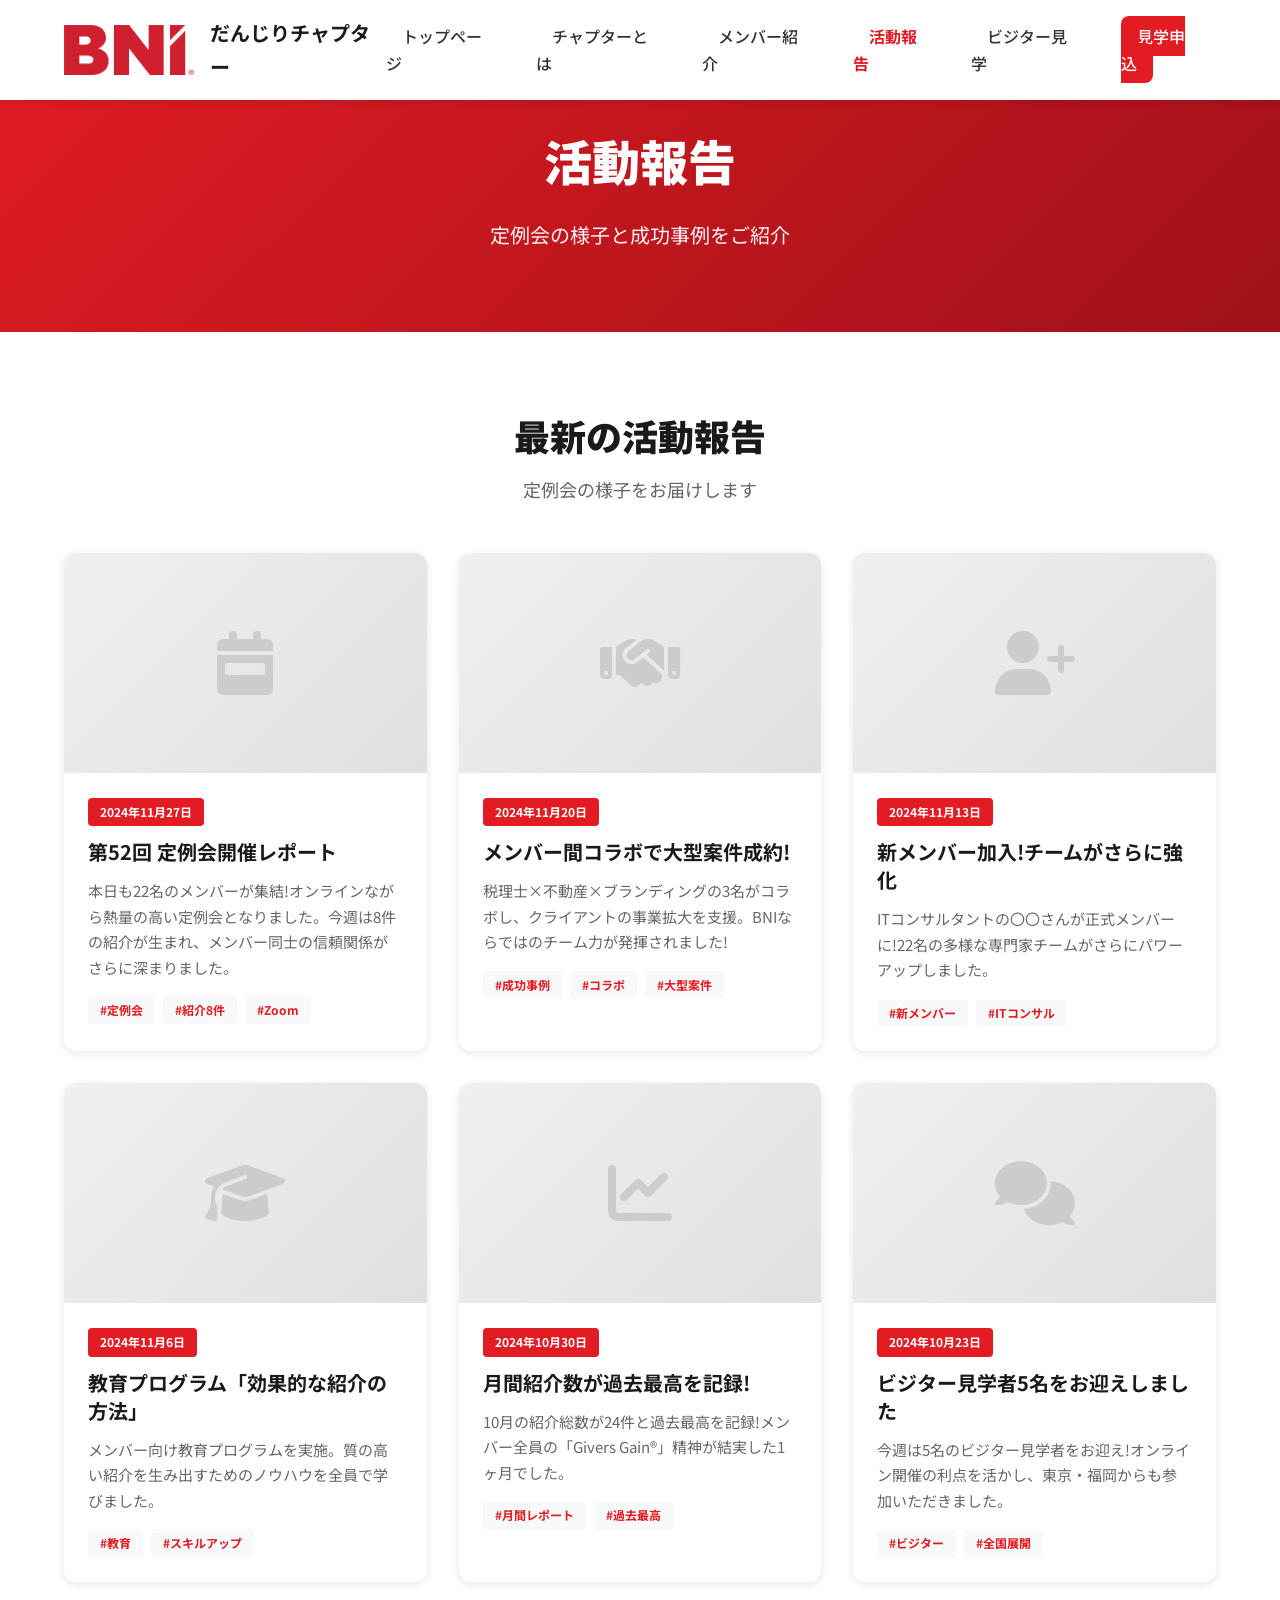
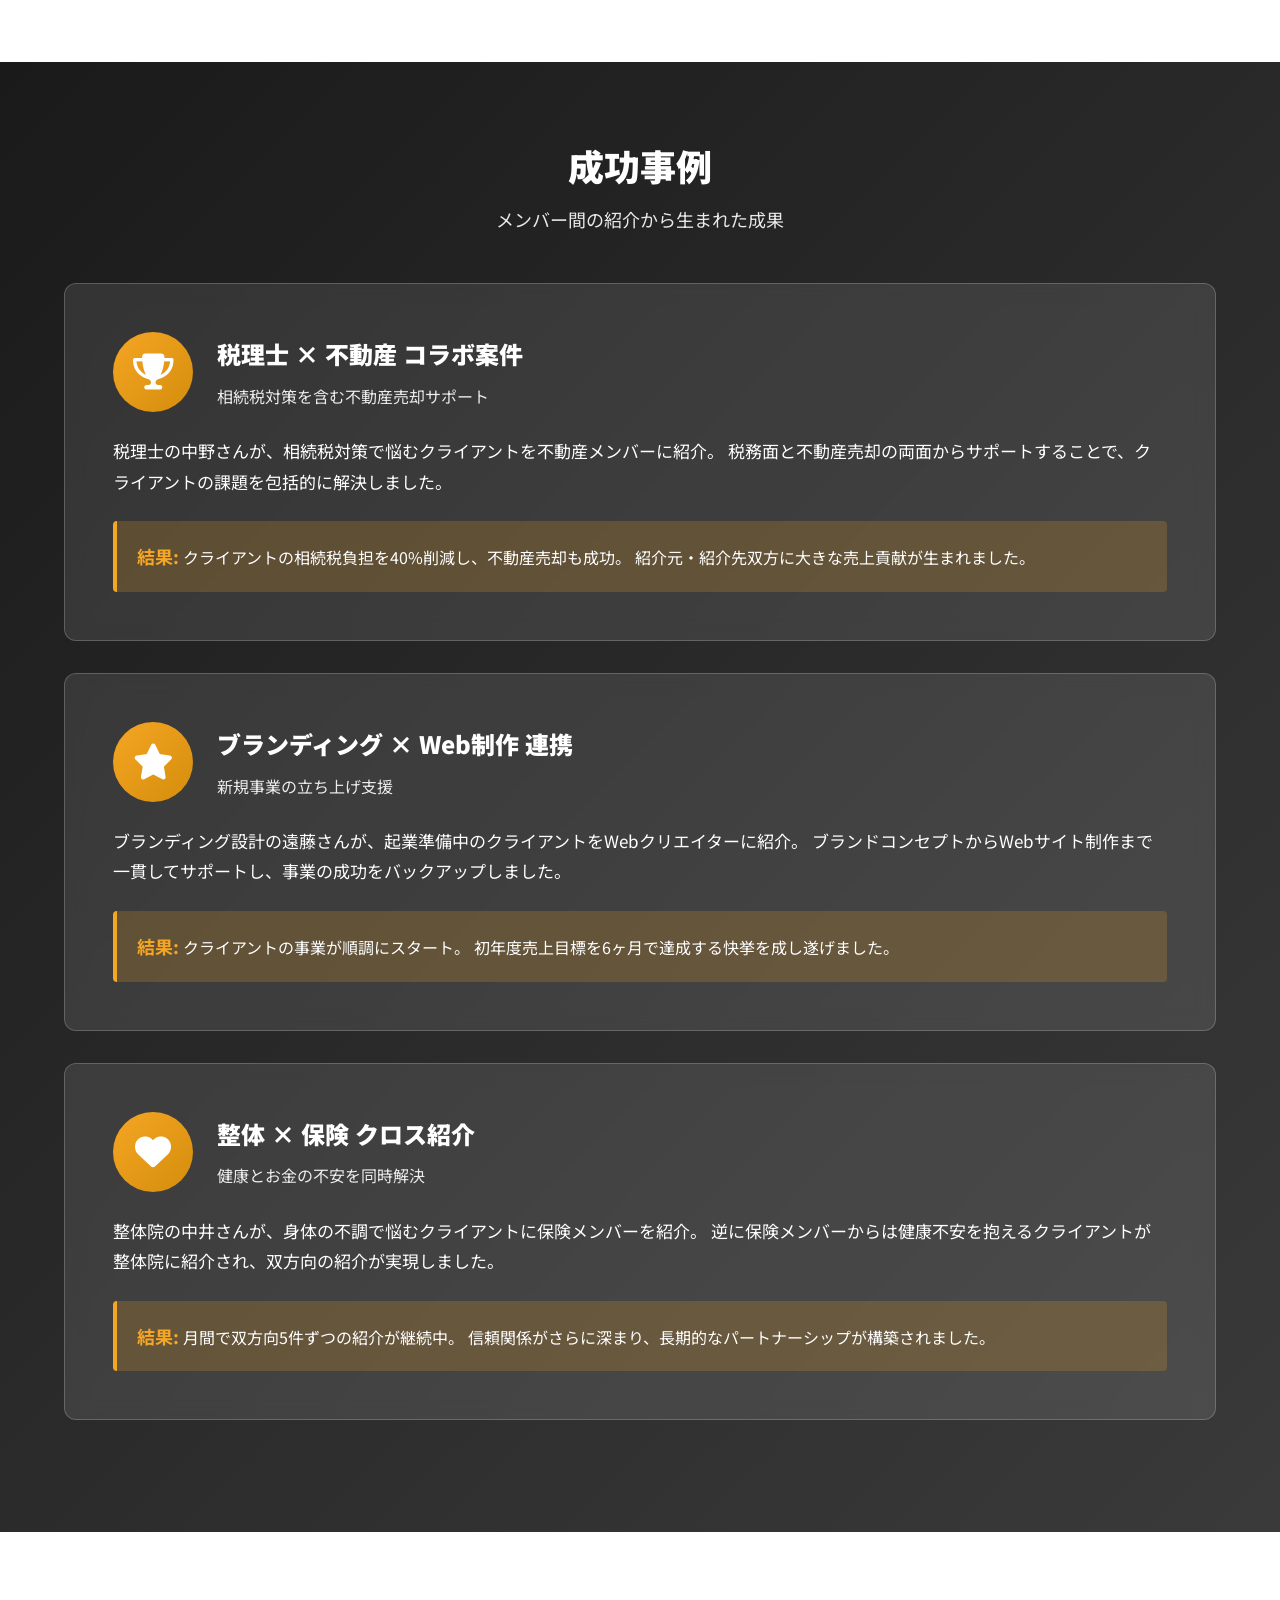
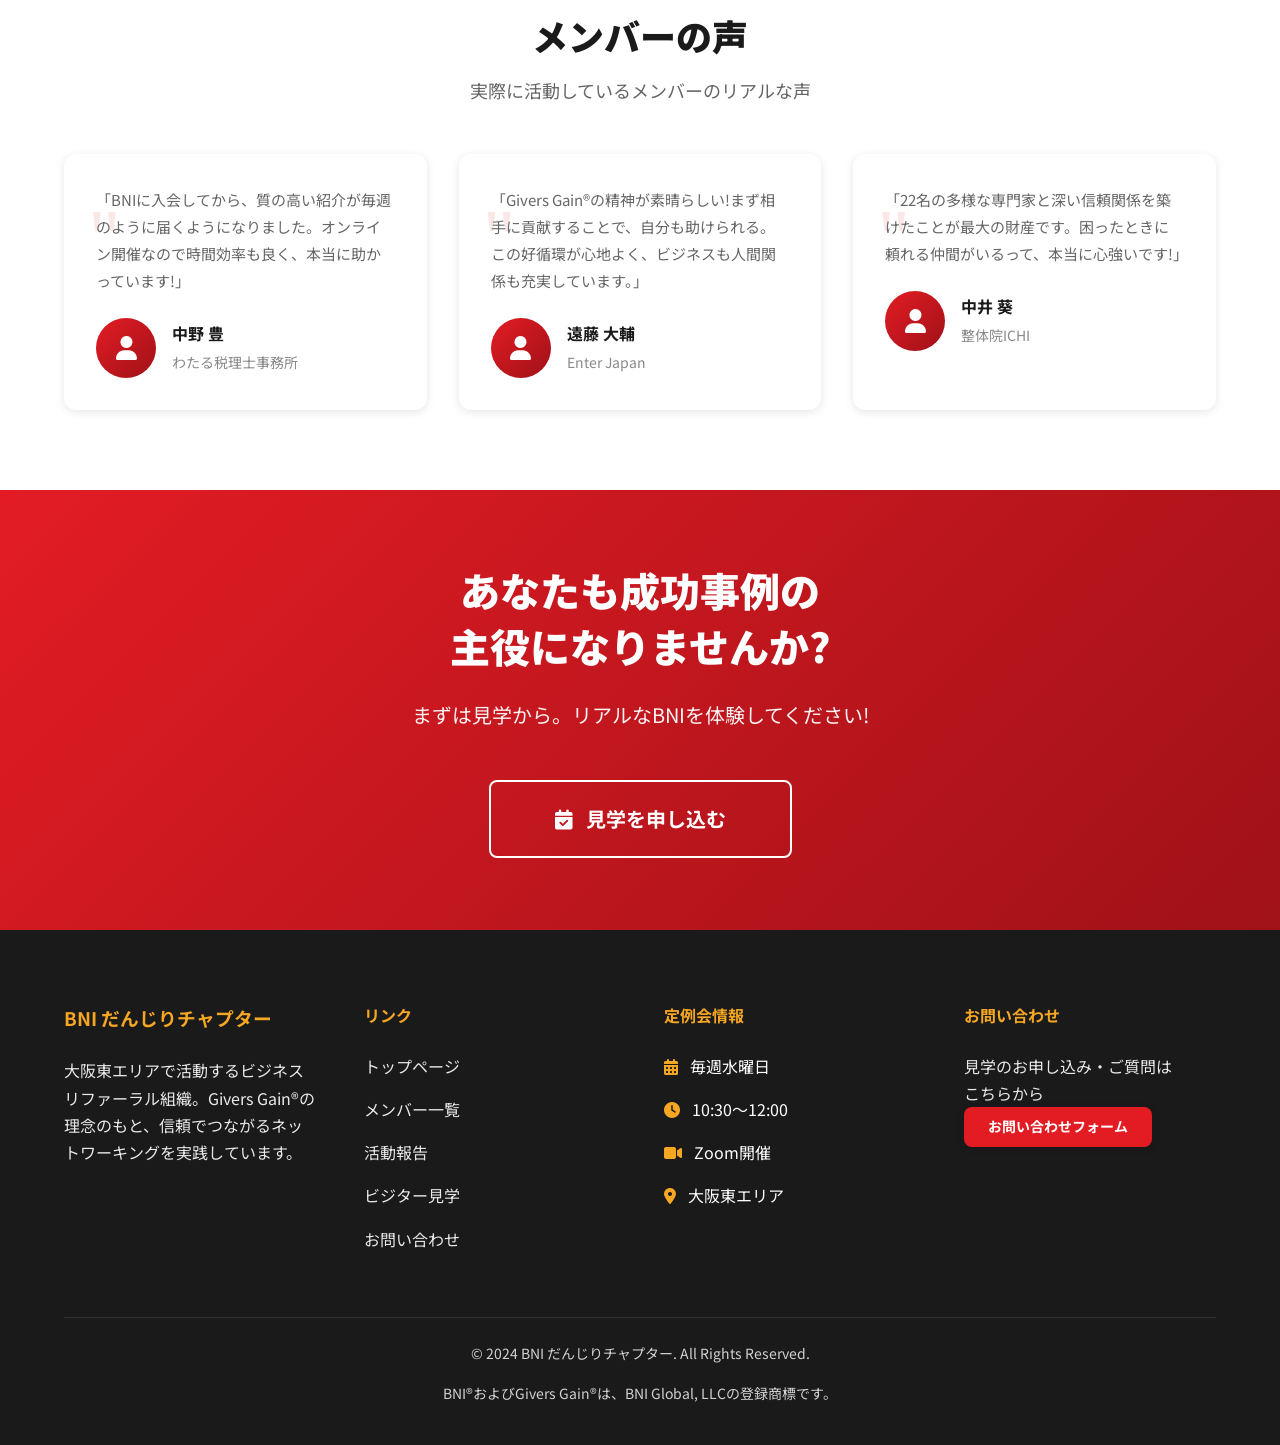
==== activity.html @ 2a305344 "Add files via upload" ====
<!DOCTYPE html>
<html lang="ja">
<head>
    <meta charset="UTF-8">
    <meta name="viewport" content="width=device-width, initial-scale=1.0">
    <meta name="description" content="BNI だんじりチャプターの活動報告。定例会の様子、成功事例、メンバーの声など、チャプターのリアルな活動をご紹介します。">
    <meta name="keywords" content="BNI,だんじり,活動報告,成功事例,メンバーの声,大阪,ビジネス交流会">
    
    <title>活動報告 | BNI だんじりチャプター</title>
    
    <link rel="preconnect" href="https://fonts.googleapis.com">
    <link rel="preconnect" href="https://fonts.gstatic.com" crossorigin>
    <link href="https://fonts.googleapis.com/css2?family=Noto+Sans+JP:wght@400;500;700;900&family=Roboto:wght@400;500;700;900&display=swap" rel="stylesheet">
    <link rel="stylesheet" href="https://cdnjs.cloudflare.com/ajax/libs/font-awesome/6.4.0/css/all.min.css">
    <link rel="stylesheet" href="css/styles.css">
    
    <style>
        .activity-hero {
            background: linear-gradient(135deg, var(--primary-color) 0%, #a01118 100%);
            padding: 120px 0 80px;
            text-align: center;
            color: #fff;
        }
        
        .activity-hero h1 {
            font-size: 48px;
            font-weight: 900;
            margin-bottom: 16px;
        }
        
        .activity-hero p {
            font-size: 20px;
            opacity: 0.95;
        }
        
        .activity-section {
            padding: 80px 0;
        }
        
        .activity-section.alt {
            background-color: var(--light-bg);
        }
        
        .activity-grid {
            display: grid;
            grid-template-columns: repeat(auto-fill, minmax(350px, 1fr));
            gap: 32px;
            margin-top: 48px;
        }
        
        .activity-card {
            background-color: #fff;
            border-radius: var(--radius-md);
            overflow: hidden;
            box-shadow: var(--shadow-sm);
            transition: var(--transition);
        }
        
        .activity-card:hover {
            transform: translateY(-8px);
            box-shadow: var(--shadow-lg);
        }
        
        .activity-image {
            width: 100%;
            height: 220px;
            background: linear-gradient(135deg, #f0f0f0, #e0e0e0);
            display: flex;
            align-items: center;
            justify-content: center;
            font-size: 64px;
            color: #ccc;
        }
        
        .activity-content {
            padding: 24px;
        }
        
        .activity-date {
            display: inline-block;
            background-color: var(--primary-color);
            color: #fff;
            padding: 4px 12px;
            border-radius: 4px;
            font-size: 12px;
            font-weight: 700;
            margin-bottom: 12px;
        }
        
        .activity-title {
            font-size: 20px;
            font-weight: 700;
            color: var(--secondary-color);
            margin-bottom: 12px;
            line-height: 1.4;
        }
        
        .activity-description {
            font-size: 15px;
            line-height: 1.7;
            color: #666;
            margin-bottom: 16px;
        }
        
        .activity-tags {
            display: flex;
            flex-wrap: wrap;
            gap: 8px;
        }
        
        .activity-tag {
            padding: 4px 12px;
            background-color: var(--light-bg);
            color: var(--primary-color);
            font-size: 12px;
            font-weight: 700;
            border-radius: 4px;
        }
        
        .success-stories {
            background: linear-gradient(135deg, var(--secondary-color), #3a3a3a);
            color: #fff;
            padding: 80px 0;
        }
        
        .success-card {
            background-color: rgba(255, 255, 255, 0.1);
            backdrop-filter: blur(10px);
            border: 1px solid rgba(255, 255, 255, 0.2);
            padding: 48px;
            border-radius: var(--radius-md);
            margin-bottom: 32px;
        }
        
        .success-header {
            display: flex;
            align-items: center;
            gap: 24px;
            margin-bottom: 24px;
        }
        
        .success-icon {
            width: 80px;
            height: 80px;
            background: linear-gradient(135deg, var(--accent-color), #d48d0c);
            border-radius: 50%;
            display: flex;
            align-items: center;
            justify-content: center;
            font-size: 36px;
            flex-shrink: 0;
        }
        
        .success-info h3 {
            font-size: 24px;
            font-weight: 900;
            margin-bottom: 8px;
        }
        
        .success-info p {
            font-size: 16px;
            opacity: 0.9;
        }
        
        .success-body {
            font-size: 17px;
            line-height: 1.8;
            margin-bottom: 24px;
        }
        
        .success-result {
            background-color: rgba(245, 166, 35, 0.2);
            padding: 20px;
            border-left: 4px solid var(--accent-color);
            border-radius: 4px;
        }
        
        .success-result strong {
            color: var(--accent-color);
            font-size: 18px;
        }
        
        .testimonials {
            padding: 80px 0;
        }
        
        .testimonial-grid {
            display: grid;
            grid-template-columns: repeat(auto-fill, minmax(300px, 1fr));
            gap: 32px;
            margin-top: 48px;
        }
        
        .testimonial-card {
            background-color: #fff;
            padding: 32px;
            border-radius: var(--radius-md);
            box-shadow: var(--shadow-sm);
            position: relative;
        }
        
        .testimonial-card::before {
            content: '"';
            position: absolute;
            top: 16px;
            left: 24px;
            font-size: 80px;
            color: var(--primary-color);
            opacity: 0.1;
            font-family: Georgia, serif;
        }
        
        .testimonial-content {
            font-size: 15px;
            line-height: 1.8;
            color: #666;
            margin-bottom: 24px;
            position: relative;
            z-index: 1;
        }
        
        .testimonial-author {
            display: flex;
            align-items: center;
            gap: 16px;
        }
        
        .testimonial-avatar {
            width: 60px;
            height: 60px;
            background: linear-gradient(135deg, var(--primary-color), #a01118);
            border-radius: 50%;
            display: flex;
            align-items: center;
            justify-content: center;
            color: #fff;
            font-size: 24px;
            flex-shrink: 0;
        }
        
        .testimonial-info h4 {
            font-size: 16px;
            font-weight: 700;
            color: var(--secondary-color);
            margin-bottom: 4px;
        }
        
        .testimonial-info p {
            font-size: 14px;
            color: #888;
        }
        
        @media (max-width: 768px) {
            .activity-hero h1 {
                font-size: 32px;
            }
            
            .activity-grid,
            .testimonial-grid {
                grid-template-columns: 1fr;
            }
        }
    </style>
</head>
<body>
    <!-- ヘッダー -->
    <header class="header">
        <nav class="nav container">
            <div class="nav-logo">
                <img src="images/bni-logo.png" alt="BNI Logo" class="logo-img">
                <span class="chapter-name">だんじりチャプター</span>
            </div>
            <button class="nav-toggle" id="navToggle" aria-label="メニュー">
                <span></span>
                <span></span>
                <span></span>
            </button>
            <ul class="nav-menu" id="navMenu">
                <li><a href="index.html" class="nav-link">トップページ</a></li>
                <li><a href="index.html#about" class="nav-link">チャプターとは</a></li>
                <li><a href="members.html" class="nav-link">メンバー紹介</a></li>
                <li><a href="activity.html" class="nav-link">活動報告</a></li>
                <li><a href="visitor.html" class="nav-link">ビジター見学</a></li>
                <li><a href="contact.html" class="nav-link btn-primary-nav">見学申込</a></li>
            </ul>
        </nav>
    </header>

    <!-- ヒーロー -->
    <section class="activity-hero">
        <div class="container">
            <h1>活動報告</h1>
            <p>定例会の様子と成功事例をご紹介</p>
        </div>
    </section>

    <!-- 最新の活動報告 -->
    <section class="activity-section">
        <div class="container">
            <h2 class="section-title center">最新の活動報告</h2>
            <p class="section-subtitle center">定例会の様子をお届けします</p>
            
            <div class="activity-grid">
                <div class="activity-card">
                    <div class="activity-image">
                        <i class="fas fa-calendar-week"></i>
                    </div>
                    <div class="activity-content">
                        <span class="activity-date">2024年11月27日</span>
                        <h3 class="activity-title">第52回 定例会開催レポート</h3>
                        <p class="activity-description">
                            本日も22名のメンバーが集結!オンラインながら熱量の高い定例会となりました。今週は8件の紹介が生まれ、メンバー同士の信頼関係がさらに深まりました。
                        </p>
                        <div class="activity-tags">
                            <span class="activity-tag">#定例会</span>
                            <span class="activity-tag">#紹介8件</span>
                            <span class="activity-tag">#Zoom</span>
                        </div>
                    </div>
                </div>

                <div class="activity-card">
                    <div class="activity-image">
                        <i class="fas fa-handshake"></i>
                    </div>
                    <div class="activity-content">
                        <span class="activity-date">2024年11月20日</span>
                        <h3 class="activity-title">メンバー間コラボで大型案件成約!</h3>
                        <p class="activity-description">
                            税理士×不動産×ブランディングの3名がコラボし、クライアントの事業拡大を支援。BNIならではのチーム力が発揮されました!
                        </p>
                        <div class="activity-tags">
                            <span class="activity-tag">#成功事例</span>
                            <span class="activity-tag">#コラボ</span>
                            <span class="activity-tag">#大型案件</span>
                        </div>
                    </div>
                </div>

                <div class="activity-card">
                    <div class="activity-image">
                        <i class="fas fa-user-plus"></i>
                    </div>
                    <div class="activity-content">
                        <span class="activity-date">2024年11月13日</span>
                        <h3 class="activity-title">新メンバー加入!チームがさらに強化</h3>
                        <p class="activity-description">
                            ITコンサルタントの〇〇さんが正式メンバーに!22名の多様な専門家チームがさらにパワーアップしました。
                        </p>
                        <div class="activity-tags">
                            <span class="activity-tag">#新メンバー</span>
                            <span class="activity-tag">#ITコンサル</span>
                        </div>
                    </div>
                </div>

                <div class="activity-card">
                    <div class="activity-image">
                        <i class="fas fa-graduation-cap"></i>
                    </div>
                    <div class="activity-content">
                        <span class="activity-date">2024年11月6日</span>
                        <h3 class="activity-title">教育プログラム「効果的な紹介の方法」</h3>
                        <p class="activity-description">
                            メンバー向け教育プログラムを実施。質の高い紹介を生み出すためのノウハウを全員で学びました。
                        </p>
                        <div class="activity-tags">
                            <span class="activity-tag">#教育</span>
                            <span class="activity-tag">#スキルアップ</span>
                        </div>
                    </div>
                </div>

                <div class="activity-card">
                    <div class="activity-image">
                        <i class="fas fa-chart-line"></i>
                    </div>
                    <div class="activity-content">
                        <span class="activity-date">2024年10月30日</span>
                        <h3 class="activity-title">月間紹介数が過去最高を記録!</h3>
                        <p class="activity-description">
                            10月の紹介総数が24件と過去最高を記録!メンバー全員の「Givers Gain®」精神が結実した1ヶ月でした。
                        </p>
                        <div class="activity-tags">
                            <span class="activity-tag">#月間レポート</span>
                            <span class="activity-tag">#過去最高</span>
                        </div>
                    </div>
                </div>

                <div class="activity-card">
                    <div class="activity-image">
                        <i class="fas fa-comments"></i>
                    </div>
                    <div class="activity-content">
                        <span class="activity-date">2024年10月23日</span>
                        <h3 class="activity-title">ビジター見学者5名をお迎えしました</h3>
                        <p class="activity-description">
                            今週は5名のビジター見学者をお迎え!オンライン開催の利点を活かし、東京・福岡からも参加いただきました。
                        </p>
                        <div class="activity-tags">
                            <span class="activity-tag">#ビジター</span>
                            <span class="activity-tag">#全国展開</span>
                        </div>
                    </div>
                </div>
            </div>
        </div>
    </section>

    <!-- 成功事例 -->
    <section class="success-stories">
        <div class="container">
            <h2 class="section-title center white">成功事例</h2>
            <p class="section-subtitle center white">メンバー間の紹介から生まれた成果</p>
            
            <div style="margin-top: 48px;">
                <div class="success-card">
                    <div class="success-header">
                        <div class="success-icon">
                            <i class="fas fa-trophy"></i>
                        </div>
                        <div class="success-info">
                            <h3>税理士 × 不動産 コラボ案件</h3>
                            <p>相続税対策を含む不動産売却サポート</p>
                        </div>
                    </div>
                    <div class="success-body">
                        <p>
                            税理士の中野さんが、相続税対策で悩むクライアントを不動産メンバーに紹介。
                            税務面と不動産売却の両面からサポートすることで、クライアントの課題を包括的に解決しました。
                        </p>
                    </div>
                    <div class="success-result">
                        <strong>結果:</strong> クライアントの相続税負担を40%削減し、不動産売却も成功。
                        紹介元・紹介先双方に大きな売上貢献が生まれました。
                    </div>
                </div>

                <div class="success-card">
                    <div class="success-header">
                        <div class="success-icon">
                            <i class="fas fa-star"></i>
                        </div>
                        <div class="success-info">
                            <h3>ブランディング × Web制作 連携</h3>
                            <p>新規事業の立ち上げ支援</p>
                        </div>
                    </div>
                    <div class="success-body">
                        <p>
                            ブランディング設計の遠藤さんが、起業準備中のクライアントをWebクリエイターに紹介。
                            ブランドコンセプトからWebサイト制作まで一貫してサポートし、事業の成功をバックアップしました。
                        </p>
                    </div>
                    <div class="success-result">
                        <strong>結果:</strong> クライアントの事業が順調にスタート。
                        初年度売上目標を6ヶ月で達成する快挙を成し遂げました。
                    </div>
                </div>

                <div class="success-card">
                    <div class="success-header">
                        <div class="success-icon">
                            <i class="fas fa-heart"></i>
                        </div>
                        <div class="success-info">
                            <h3>整体 × 保険 クロス紹介</h3>
                            <p>健康とお金の不安を同時解決</p>
                        </div>
                    </div>
                    <div class="success-body">
                        <p>
                            整体院の中井さんが、身体の不調で悩むクライアントに保険メンバーを紹介。
                            逆に保険メンバーからは健康不安を抱えるクライアントが整体院に紹介され、双方向の紹介が実現しました。
                        </p>
                    </div>
                    <div class="success-result">
                        <strong>結果:</strong> 月間で双方向5件ずつの紹介が継続中。
                        信頼関係がさらに深まり、長期的なパートナーシップが構築されました。
                    </div>
                </div>
            </div>
        </div>
    </section>

    <!-- メンバーの声 -->
    <section class="testimonials">
        <div class="container">
            <h2 class="section-title center">メンバーの声</h2>
            <p class="section-subtitle center">実際に活動しているメンバーのリアルな声</p>
            
            <div class="testimonial-grid">
                <div class="testimonial-card">
                    <p class="testimonial-content">
                        「BNIに入会してから、質の高い紹介が毎週のように届くようになりました。オンライン開催なので時間効率も良く、本当に助かっています!」
                    </p>
                    <div class="testimonial-author">
                        <div class="testimonial-avatar">
                            <i class="fas fa-user"></i>
                        </div>
                        <div class="testimonial-info">
                            <h4>中野 豊</h4>
                            <p>わたる税理士事務所</p>
                        </div>
                    </div>
                </div>

                <div class="testimonial-card">
                    <p class="testimonial-content">
                        「Givers Gain®の精神が素晴らしい!まず相手に貢献することで、自分も助けられる。この好循環が心地よく、ビジネスも人間関係も充実しています。」
                    </p>
                    <div class="testimonial-author">
                        <div class="testimonial-avatar">
                            <i class="fas fa-user"></i>
                        </div>
                        <div class="testimonial-info">
                            <h4>遠藤 大輔</h4>
                            <p>Enter Japan</p>
                        </div>
                    </div>
                </div>

                <div class="testimonial-card">
                    <p class="testimonial-content">
                        「22名の多様な専門家と深い信頼関係を築けたことが最大の財産です。困ったときに頼れる仲間がいるって、本当に心強いです!」
                    </p>
                    <div class="testimonial-author">
                        <div class="testimonial-avatar">
                            <i class="fas fa-user"></i>
                        </div>
                        <div class="testimonial-info">
                            <h4>中井 葵</h4>
                            <p>整体院ICHI</p>
                        </div>
                    </div>
                </div>
            </div>
        </div>
    </section>

    <!-- CTA -->
    <section class="final-cta">
        <div class="container">
            <div class="final-cta-content">
                <h2>あなたも成功事例の<br>主役になりませんか?</h2>
                <p>まずは見学から。リアルなBNIを体験してください!</p>
                <a href="contact.html" class="btn btn-secondary btn-xlarge">
                    <i class="fas fa-calendar-check"></i> 見学を申し込む
                </a>
            </div>
        </div>
    </section>

    <!-- フッター -->
    <footer class="footer">
        <div class="container">
            <div class="footer-grid">
                <div class="footer-section">
                    <h3>BNI だんじりチャプター</h3>
                    <p>大阪東エリアで活動するビジネスリファーラル組織。Givers Gain®の理念のもと、信頼でつながるネットワーキングを実践しています。</p>
                </div>
                <div class="footer-section">
                    <h4>リンク</h4>
                    <ul class="footer-links">
                        <li><a href="index.html">トップページ</a></li>
                        <li><a href="members.html">メンバー一覧</a></li>
                        <li><a href="activity.html">活動報告</a></li>
                        <li><a href="visitor.html">ビジター見学</a></li>
                        <li><a href="contact.html">お問い合わせ</a></li>
                    </ul>
                </div>
                <div class="footer-section">
                    <h4>定例会情報</h4>
                    <ul class="footer-info">
                        <li><i class="fas fa-calendar-alt"></i> 毎週水曜日</li>
                        <li><i class="fas fa-clock"></i> 10:30〜12:00</li>
                        <li><i class="fas fa-video"></i> Zoom開催</li>
                        <li><i class="fas fa-map-marker-alt"></i> 大阪東エリア</li>
                    </ul>
                </div>
                <div class="footer-section">
                    <h4>お問い合わせ</h4>
                    <p>見学のお申し込み・ご質問は<br>こちらから</p>
                    <a href="contact.html" class="btn btn-primary btn-small">お問い合わせフォーム</a>
                </div>
            </div>
            <div class="footer-bottom">
                <p>&copy; 2024 BNI だんじりチャプター. All Rights Reserved.</p>
                <p class="footer-disclaimer">BNI®およびGivers Gain®は、BNI Global, LLCの登録商標です。</p>
            </div>
        </div>
    </footer>

    <script src="js/main.js"></script>
</body>
</html>
---- css/styles.css ----
/* ========================================
   リセット & 基本設定
   ======================================== */
* {
    margin: 0;
    padding: 0;
    box-sizing: border-box;
}

:root {
    /* カラーパレット */
    --primary-color: #E31C24;
    --secondary-color: #1A1A1A;
    --accent-color: #F5A623;
    --text-color: #333333;
    --bg-color: #FFFFFF;
    --light-bg: #F8F9FA;
    --border-color: #E0E0E0;
    
    /* フォント */
    --font-ja: 'Noto Sans JP', sans-serif;
    --font-en: 'Roboto', sans-serif;
    
    /* スペーシング */
    --spacing-xs: 8px;
    --spacing-sm: 16px;
    --spacing-md: 24px;
    --spacing-lg: 48px;
    --spacing-xl: 72px;
    
    /* ボーダー半径 */
    --radius-sm: 8px;
    --radius-md: 12px;
    --radius-lg: 16px;
    
    /* シャドウ */
    --shadow-sm: 0 2px 8px rgba(0, 0, 0, 0.1);
    --shadow-md: 0 4px 16px rgba(0, 0, 0, 0.12);
    --shadow-lg: 0 8px 32px rgba(0, 0, 0, 0.15);
    
    /* トランジション */
    --transition: all 0.3s ease;
}

html {
    scroll-behavior: smooth;
}

body {
    font-family: var(--font-ja);
    color: var(--text-color);
    background-color: var(--bg-color);
    line-height: 1.7;
    font-size: 16px;
}

.container {
    max-width: 1200px;
    margin: 0 auto;
    padding: 0 var(--spacing-md);
}

img {
    max-width: 100%;
    height: auto;
    display: block;
}

a {
    color: var(--primary-color);
    text-decoration: none;
    transition: var(--transition);
}

a:hover {
    opacity: 0.8;
}

/* ========================================
   ボタン
   ======================================== */
.btn {
    display: inline-block;
    padding: 12px 32px;
    border-radius: var(--radius-sm);
    font-weight: 700;
    text-align: center;
    cursor: pointer;
    transition: var(--transition);
    border: none;
    font-family: var(--font-ja);
    font-size: 16px;
}

.btn-primary {
    background-color: var(--primary-color);
    color: #fff;
    box-shadow: var(--shadow-sm);
}

.btn-primary:hover {
    background-color: #c41118;
    transform: translateY(-2px);
    box-shadow: var(--shadow-md);
}

.btn-secondary {
    background-color: transparent;
    color: #fff;
    border: 2px solid #fff;
}

.btn-secondary:hover {
    background-color: #fff;
    color: var(--primary-color);
}

.btn-large {
    padding: 16px 48px;
    font-size: 18px;
}

.btn-xlarge {
    padding: 20px 64px;
    font-size: 20px;
}

.btn-small {
    padding: 8px 24px;
    font-size: 14px;
}

.btn-block {
    display: block;
    width: 100%;
}

.btn i {
    margin-right: 8px;
}

/* ========================================
   セクションタイトル
   ======================================== */
.section-title {
    font-size: 36px;
    font-weight: 900;
    margin-bottom: var(--spacing-sm);
    color: var(--secondary-color);
    line-height: 1.3;
}

.section-title.center {
    text-align: center;
}

.section-title.white {
    color: #fff;
}

.section-subtitle {
    font-size: 18px;
    color: #666;
    margin-bottom: var(--spacing-lg);
}

.section-subtitle.center {
    text-align: center;
}

.section-subtitle.white {
    color: rgba(255, 255, 255, 0.9);
}

/* ========================================
   ヘッダー
   ======================================== */
.header {
    position: fixed;
    top: 0;
    left: 0;
    width: 100%;
    background-color: #fff;
    box-shadow: var(--shadow-sm);
    z-index: 1000;
}

.nav {
    display: flex;
    justify-content: space-between;
    align-items: center;
    padding: var(--spacing-sm) var(--spacing-md);
}

.nav-logo {
    display: flex;
    align-items: center;
    gap: var(--spacing-sm);
}

.logo-img {
    height: 50px;
    width: auto;
}

.chapter-name {
    font-size: 20px;
    font-weight: 700;
    color: var(--secondary-color);
}

.nav-menu {
    display: flex;
    list-style: none;
    gap: var(--spacing-md);
    align-items: center;
}

.nav-link {
    color: var(--text-color);
    font-weight: 500;
    padding: 8px 16px;
    border-radius: var(--radius-sm);
    transition: var(--transition);
}

.nav-link:hover {
    background-color: var(--light-bg);
    color: var(--primary-color);
}

.btn-primary-nav {
    background-color: var(--primary-color);
    color: #fff !important;
}

.btn-primary-nav:hover {
    background-color: #c41118;
}

.nav-toggle {
    display: none;
    flex-direction: column;
    gap: 5px;
    background: none;
    border: none;
    cursor: pointer;
}

.nav-toggle span {
    width: 25px;
    height: 3px;
    background-color: var(--secondary-color);
    transition: var(--transition);
}

/* ========================================
   ヒーローセクション
   ======================================== */
.hero {
    position: relative;
    min-height: 700px;
    display: flex;
    align-items: center;
    justify-content: center;
    background: linear-gradient(135deg, var(--primary-color) 0%, #a01118 100%);
    margin-top: 80px;
    overflow: hidden;
}

.hero::before {
    content: '';
    position: absolute;
    top: 0;
    left: 0;
    right: 0;
    bottom: 0;
    background: url('data:image/svg+xml,<svg xmlns="http://www.w3.org/2000/svg" viewBox="0 0 1200 600"><path fill="rgba(255,255,255,0.05)" d="M0,300 Q300,200 600,300 T1200,300 L1200,600 L0,600 Z"/></svg>');
    background-size: cover;
    opacity: 0.5;
}

.hero-overlay {
    position: absolute;
    top: 0;
    left: 0;
    right: 0;
    bottom: 0;
    background: rgba(0, 0, 0, 0.2);
}

.hero-content {
    position: relative;
    z-index: 10;
    text-align: center;
    color: #fff;
    padding: var(--spacing-xl) var(--spacing-md);
}

.hero-title {
    font-size: 48px;
    font-weight: 900;
    margin-bottom: var(--spacing-md);
    line-height: 1.3;
    text-shadow: 0 4px 12px rgba(0, 0, 0, 0.3);
}

.hero-title .highlight {
    color: var(--accent-color);
}

.hero-subtitle {
    font-size: 20px;
    margin-bottom: var(--spacing-lg);
    opacity: 0.95;
}

.hero-stats {
    display: flex;
    justify-content: center;
    gap: var(--spacing-lg);
    margin-bottom: var(--spacing-lg);
    flex-wrap: wrap;
}

.stat-item {
    background-color: rgba(255, 255, 255, 0.15);
    padding: var(--spacing-md);
    border-radius: var(--radius-md);
    backdrop-filter: blur(10px);
    min-width: 180px;
}

.stat-number {
    font-size: 40px;
    font-weight: 900;
    margin-bottom: 8px;
}

.stat-number span {
    font-size: 20px;
    font-weight: 500;
}

.stat-label {
    font-size: 14px;
    opacity: 0.9;
}

.hero-cta {
    display: flex;
    justify-content: center;
    gap: var(--spacing-md);
    flex-wrap: wrap;
}

/* ========================================
   BNI実績
   ======================================== */
.bni-stats {
    padding: var(--spacing-xl) 0;
    background-color: var(--light-bg);
}

.stats-grid {
    display: grid;
    grid-template-columns: repeat(auto-fit, minmax(250px, 1fr));
    gap: var(--spacing-md);
    margin-top: var(--spacing-lg);
}

.stats-card {
    background-color: #fff;
    padding: var(--spacing-lg);
    border-radius: var(--radius-md);
    text-align: center;
    box-shadow: var(--shadow-sm);
    transition: var(--transition);
}

.stats-card:hover {
    transform: translateY(-8px);
    box-shadow: var(--shadow-lg);
}

.stats-card i {
    font-size: 48px;
    color: var(--primary-color);
    margin-bottom: var(--spacing-sm);
}

.stats-number {
    font-size: 48px;
    font-weight: 900;
    color: var(--secondary-color);
    margin-bottom: 8px;
}

.stats-number span {
    font-size: 24px;
    font-weight: 500;
}

.stats-label {
    font-size: 16px;
    color: #666;
}

/* ========================================
   だんじりチャプターとは
   ======================================== */
.about {
    padding: var(--spacing-xl) 0;
}

.about-grid {
    display: grid;
    grid-template-columns: 1fr 1fr;
    gap: var(--spacing-xl);
    align-items: center;
}

.about-description {
    font-size: 18px;
    line-height: 1.8;
    margin-bottom: var(--spacing-md);
}

.about-features {
    margin-top: var(--spacing-lg);
}

.feature-item {
    display: flex;
    gap: var(--spacing-sm);
    margin-bottom: var(--spacing-md);
    padding: var(--spacing-sm);
    border-radius: var(--radius-sm);
    transition: var(--transition);
}

.feature-item:hover {
    background-color: var(--light-bg);
}

.feature-item i {
    font-size: 24px;
    color: var(--primary-color);
    flex-shrink: 0;
}

.feature-item h3 {
    font-size: 18px;
    font-weight: 700;
    margin-bottom: 4px;
}

.feature-item p {
    font-size: 14px;
    color: #666;
}

.chapter-info-card {
    background: linear-gradient(135deg, var(--primary-color), #a01118);
    color: #fff;
    padding: var(--spacing-lg);
    border-radius: var(--radius-md);
    box-shadow: var(--shadow-lg);
}

.chapter-info-card h3 {
    font-size: 22px;
    margin-bottom: var(--spacing-md);
    display: flex;
    align-items: center;
    gap: 8px;
}

.info-list {
    list-style: none;
    margin-bottom: var(--spacing-lg);
}

.info-list li {
    padding: var(--spacing-sm);
    margin-bottom: var(--spacing-sm);
    background-color: rgba(255, 255, 255, 0.1);
    border-radius: var(--radius-sm);
    display: flex;
    align-items: center;
    gap: var(--spacing-sm);
}

.info-list i {
    font-size: 18px;
}

/* ========================================
   得られる価値
   ======================================== */
.value {
    padding: var(--spacing-xl) 0;
    background-color: var(--light-bg);
}

.value-grid {
    display: grid;
    grid-template-columns: repeat(auto-fit, minmax(280px, 1fr));
    gap: var(--spacing-md);
    margin-top: var(--spacing-lg);
}

.value-card {
    background-color: #fff;
    padding: var(--spacing-lg);
    border-radius: var(--radius-md);
    box-shadow: var(--shadow-sm);
    transition: var(--transition);
    text-align: center;
}

.value-card:hover {
    transform: translateY(-8px);
    box-shadow: var(--shadow-lg);
    border: 2px solid var(--primary-color);
}

.value-icon {
    width: 80px;
    height: 80px;
    background: linear-gradient(135deg, var(--primary-color), #a01118);
    border-radius: 50%;
    display: flex;
    align-items: center;
    justify-content: center;
    margin: 0 auto var(--spacing-md);
}

.value-icon i {
    font-size: 36px;
    color: #fff;
}

.value-card h3 {
    font-size: 20px;
    font-weight: 700;
    margin-bottom: var(--spacing-sm);
    color: var(--secondary-color);
}

.value-card p {
    font-size: 15px;
    color: #666;
    line-height: 1.7;
}

/* ========================================
   オンライン参加の価値
   ======================================== */
.online-value {
    padding: var(--spacing-xl) 0;
    background: linear-gradient(135deg, var(--secondary-color), #3a3a3a);
    color: #fff;
}

.online-grid {
    display: grid;
    grid-template-columns: repeat(auto-fit, minmax(300px, 1fr));
    gap: var(--spacing-md);
    margin-top: var(--spacing-lg);
}

.online-card {
    background-color: rgba(255, 255, 255, 0.1);
    padding: var(--spacing-lg);
    border-radius: var(--radius-md);
    backdrop-filter: blur(10px);
    border: 1px solid rgba(255, 255, 255, 0.2);
    transition: var(--transition);
}

.online-card:hover {
    background-color: rgba(255, 255, 255, 0.15);
    transform: translateY(-8px);
}

.online-card i {
    font-size: 48px;
    color: var(--accent-color);
    margin-bottom: var(--spacing-sm);
}

.online-card h3 {
    font-size: 20px;
    font-weight: 700;
    margin-bottom: var(--spacing-sm);
}

.online-card p {
    font-size: 15px;
    opacity: 0.9;
    line-height: 1.7;
}

/* ========================================
   Givers Gain
   ======================================== */
.givers-gain {
    padding: var(--spacing-xl) 0;
}

.givers-content {
    display: grid;
    grid-template-columns: 1.5fr 1fr;
    gap: var(--spacing-xl);
    align-items: center;
}

.givers-subtitle {
    font-size: 28px;
    color: var(--primary-color);
    margin-bottom: var(--spacing-md);
    font-weight: 700;
}

.givers-description {
    font-size: 18px;
    line-height: 1.8;
    margin-bottom: var(--spacing-md);
}

.givers-quote {
    background-color: var(--light-bg);
    padding: var(--spacing-lg);
    border-left: 4px solid var(--primary-color);
    border-radius: var(--radius-sm);
    margin-top: var(--spacing-lg);
    position: relative;
}

.givers-quote i {
    font-size: 32px;
    color: var(--primary-color);
    opacity: 0.3;
    position: absolute;
    top: 16px;
    left: 16px;
}

.givers-quote p {
    font-size: 20px;
    font-style: italic;
    margin-bottom: var(--spacing-sm);
    padding-left: 48px;
}

.givers-quote cite {
    font-size: 16px;
    color: #666;
    font-style: normal;
    padding-left: 48px;
}

.givers-visual {
    display: flex;
    align-items: center;
    justify-content: center;
}

.givers-circle {
    display: grid;
    grid-template-columns: 1fr auto 1fr;
    grid-template-rows: auto auto;
    gap: var(--spacing-sm);
    align-items: center;
    justify-items: center;
}

.circle-item {
    width: 120px;
    height: 120px;
    background: linear-gradient(135deg, var(--primary-color), #a01118);
    color: #fff;
    border-radius: 50%;
    display: flex;
    align-items: center;
    justify-content: center;
    font-size: 18px;
    font-weight: 700;
    box-shadow: var(--shadow-md);
}

.circle-arrow {
    font-size: 32px;
    color: var(--primary-color);
}

/* ========================================
   カテゴリー別メンバー
   ======================================== */
.members {
    padding: var(--spacing-xl) 0;
    background-color: var(--light-bg);
}

.category-grid {
    display: grid;
    grid-template-columns: repeat(auto-fit, minmax(280px, 1fr));
    gap: var(--spacing-md);
    margin-top: var(--spacing-lg);
}

.category-card {
    background-color: #fff;
    padding: var(--spacing-lg);
    border-radius: var(--radius-md);
    box-shadow: var(--shadow-sm);
    transition: var(--transition);
    text-align: center;
    display: block;
    color: var(--text-color);
}

.category-card:hover {
    transform: translateY(-8px);
    box-shadow: var(--shadow-lg);
    border: 2px solid var(--primary-color);
}

.category-icon {
    width: 80px;
    height: 80px;
    background: linear-gradient(135deg, var(--primary-color), #a01118);
    border-radius: 50%;
    display: flex;
    align-items: center;
    justify-content: center;
    margin: 0 auto var(--spacing-md);
}

.category-icon i {
    font-size: 36px;
    color: #fff;
}

.category-card h3 {
    font-size: 20px;
    font-weight: 700;
    margin-bottom: var(--spacing-sm);
    color: var(--secondary-color);
}

.category-count {
    display: inline-block;
    background-color: var(--primary-color);
    color: #fff;
    padding: 4px 16px;
    border-radius: 20px;
    font-size: 14px;
    font-weight: 700;
    margin-bottom: var(--spacing-sm);
}

.category-card p {
    font-size: 14px;
    color: #666;
}

.members-cta {
    text-align: center;
    margin-top: var(--spacing-lg);
}

/* ========================================
   ビジター案内
   ======================================== */
.visitor-guide {
    padding: var(--spacing-xl) 0;
}

.steps-grid {
    display: grid;
    grid-template-columns: repeat(7, 1fr);
    gap: var(--spacing-md);
    margin-top: var(--spacing-lg);
    align-items: center;
}

.step-card {
    background-color: #fff;
    padding: var(--spacing-lg);
    border-radius: var(--radius-md);
    box-shadow: var(--shadow-sm);
    text-align: center;
    transition: var(--transition);
    grid-column: span 1.5;
}

.step-card:hover {
    transform: translateY(-8px);
    box-shadow: var(--shadow-lg);
}

.step-arrow {
    font-size: 32px;
    color: var(--primary-color);
    text-align: center;
    grid-column: span 0.5;
}

.step-number {
    width: 60px;
    height: 60px;
    background: linear-gradient(135deg, var(--primary-color), #a01118);
    color: #fff;
    border-radius: 50%;
    display: flex;
    align-items: center;
    justify-content: center;
    font-size: 28px;
    font-weight: 900;
    margin: 0 auto var(--spacing-sm);
}

.step-card h3 {
    font-size: 18px;
    font-weight: 700;
    margin-bottom: var(--spacing-sm);
    color: var(--secondary-color);
}

.step-card p {
    font-size: 14px;
    color: #666;
}

.visitor-benefits {
    background-color: var(--light-bg);
    padding: var(--spacing-lg);
    border-radius: var(--radius-md);
    margin-top: var(--spacing-lg);
}

.visitor-benefits h3 {
    font-size: 22px;
    font-weight: 700;
    margin-bottom: var(--spacing-md);
    color: var(--secondary-color);
    display: flex;
    align-items: center;
    gap: 8px;
}

.visitor-benefits ul {
    list-style: none;
}

.visitor-benefits li {
    padding: var(--spacing-sm);
    margin-bottom: var(--spacing-sm);
    display: flex;
    align-items: center;
    gap: var(--spacing-sm);
    font-size: 16px;
}

.visitor-benefits i {
    color: var(--primary-color);
    font-size: 18px;
}

.visitor-cta {
    display: flex;
    justify-content: center;
    gap: var(--spacing-md);
    margin-top: var(--spacing-lg);
    flex-wrap: wrap;
}

/* ========================================
   FAQ
   ======================================== */
.faq {
    padding: var(--spacing-xl) 0;
    background-color: var(--light-bg);
}

.faq-list {
    max-width: 800px;
    margin: var(--spacing-lg) auto 0;
}

.faq-item {
    background-color: #fff;
    margin-bottom: var(--spacing-sm);
    border-radius: var(--radius-sm);
    box-shadow: var(--shadow-sm);
    overflow: hidden;
}

.faq-question {
    width: 100%;
    padding: var(--spacing-md);
    background-color: transparent;
    border: none;
    text-align: left;
    font-size: 18px;
    font-weight: 700;
    color: var(--secondary-color);
    cursor: pointer;
    display: flex;
    justify-content: space-between;
    align-items: center;
    transition: var(--transition);
    font-family: var(--font-ja);
}

.faq-question:hover {
    background-color: var(--light-bg);
    color: var(--primary-color);
}

.faq-question i {
    transition: var(--transition);
}

.faq-item.active .faq-question i {
    transform: rotate(180deg);
}

.faq-answer {
    max-height: 0;
    overflow: hidden;
    transition: max-height 0.3s ease;
}

.faq-item.active .faq-answer {
    max-height: 500px;
}

.faq-answer p {
    padding: 0 var(--spacing-md) var(--spacing-md);
    font-size: 16px;
    line-height: 1.7;
    color: #666;
}

/* ========================================
   最終CTA
   ======================================== */
.final-cta {
    padding: var(--spacing-xl) 0;
    background: linear-gradient(135deg, var(--primary-color), #a01118);
    color: #fff;
    text-align: center;
}

.final-cta-content h2 {
    font-size: 40px;
    font-weight: 900;
    margin-bottom: var(--spacing-md);
    line-height: 1.4;
}

.final-cta-content p {
    font-size: 20px;
    margin-bottom: var(--spacing-lg);
    opacity: 0.95;
}

.final-note {
    font-size: 16px;
    margin-top: var(--spacing-md);
    opacity: 0.9;
}

/* ========================================
   フッター
   ======================================== */
.footer {
    background-color: var(--secondary-color);
    color: #fff;
    padding: var(--spacing-xl) 0 var(--spacing-md);
}

.footer-grid {
    display: grid;
    grid-template-columns: repeat(auto-fit, minmax(250px, 1fr));
    gap: var(--spacing-lg);
    margin-bottom: var(--spacing-lg);
}

.footer-section h3,
.footer-section h4 {
    margin-bottom: var(--spacing-md);
    color: var(--accent-color);
}

.footer-section p {
    line-height: 1.7;
    opacity: 0.9;
}

.footer-links,
.footer-info {
    list-style: none;
}

.footer-links li,
.footer-info li {
    margin-bottom: var(--spacing-sm);
}

.footer-links a {
    color: #fff;
    opacity: 0.9;
    transition: var(--transition);
}

.footer-links a:hover {
    color: var(--accent-color);
    opacity: 1;
}

.footer-info i {
    margin-right: 8px;
    color: var(--accent-color);
}

.footer-bottom {
    text-align: center;
    padding-top: var(--spacing-md);
    border-top: 1px solid rgba(255, 255, 255, 0.1);
}

.footer-bottom p {
    margin-bottom: var(--spacing-sm);
    opacity: 0.8;
    font-size: 14px;
}

.footer-disclaimer {
    font-size: 12px;
    opacity: 0.6;
}

/* ========================================
   レスポンシブ (タブレット)
   ======================================== */
@media (max-width: 1024px) {
    .about-grid,
    .givers-content {
        grid-template-columns: 1fr;
    }
    
    .steps-grid {
        grid-template-columns: 1fr;
    }
    
    .step-arrow {
        transform: rotate(90deg);
        grid-column: span 1;
    }
    
    .step-card {
        grid-column: span 1;
    }
}

/* ========================================
   レスポンシブ (スマホ)
   ======================================== */
@media (max-width: 768px) {
    .nav-menu {
        position: fixed;
        top: 80px;
        left: -100%;
        width: 100%;
        height: calc(100vh - 80px);
        background-color: #fff;
        flex-direction: column;
        padding: var(--spacing-lg);
        transition: var(--transition);
        box-shadow: var(--shadow-md);
    }
    
    .nav-menu.active {
        left: 0;
    }
    
    .nav-toggle {
        display: flex;
    }
    
    .hero-title {
        font-size: 32px;
    }
    
    .hero-subtitle {
        font-size: 16px;
    }
    
    .hero-stats {
        flex-direction: column;
        gap: var(--spacing-sm);
    }
    
    .hero-cta {
        flex-direction: column;
    }
    
    .section-title {
        font-size: 28px;
    }
    
    .section-subtitle {
        font-size: 16px;
    }
    
    .stats-grid,
    .value-grid,
    .online-grid,
    .category-grid {
        grid-template-columns: 1fr;
    }
    
    .givers-circle {
        grid-template-columns: 1fr;
        grid-template-rows: auto;
    }
    
    .circle-arrow {
        transform: rotate(90deg);
    }
    
    .final-cta-content h2 {
        font-size: 28px;
    }
    
    .final-cta-content p {
        font-size: 16px;
    }
}
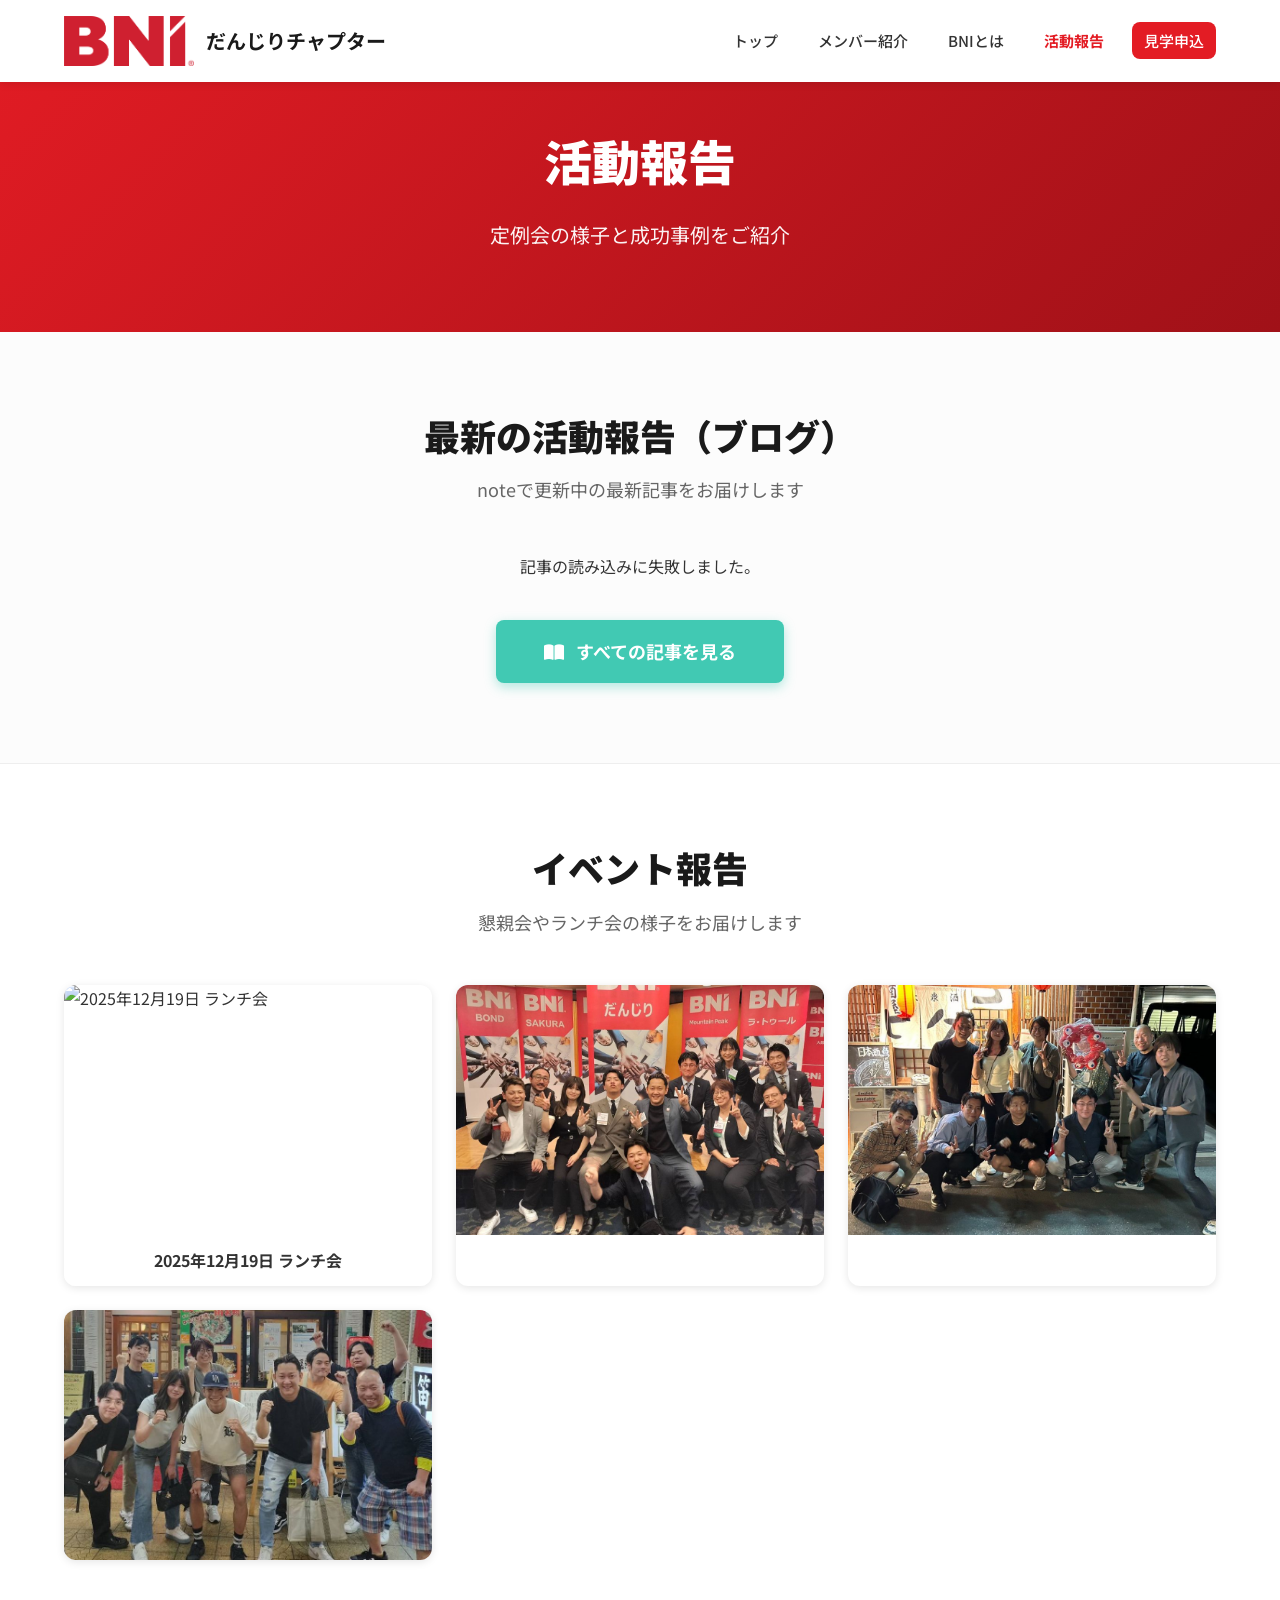
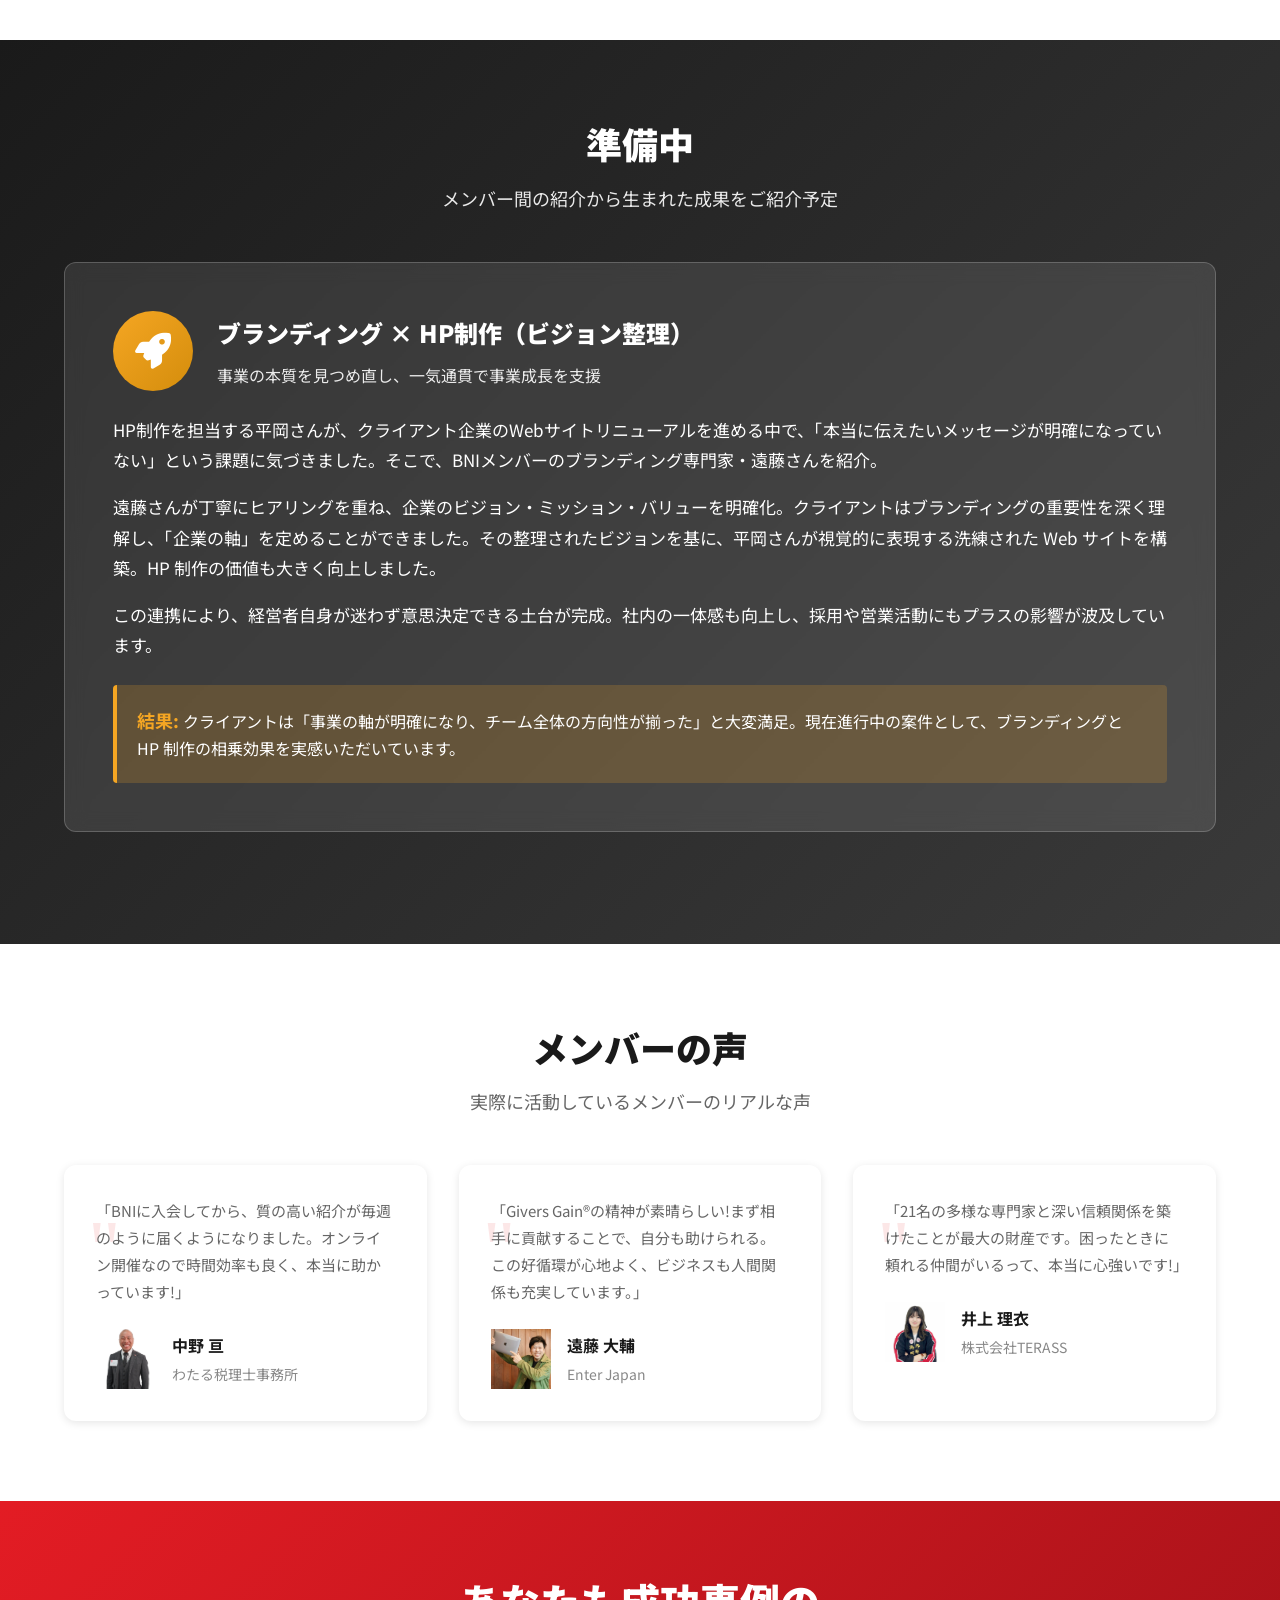
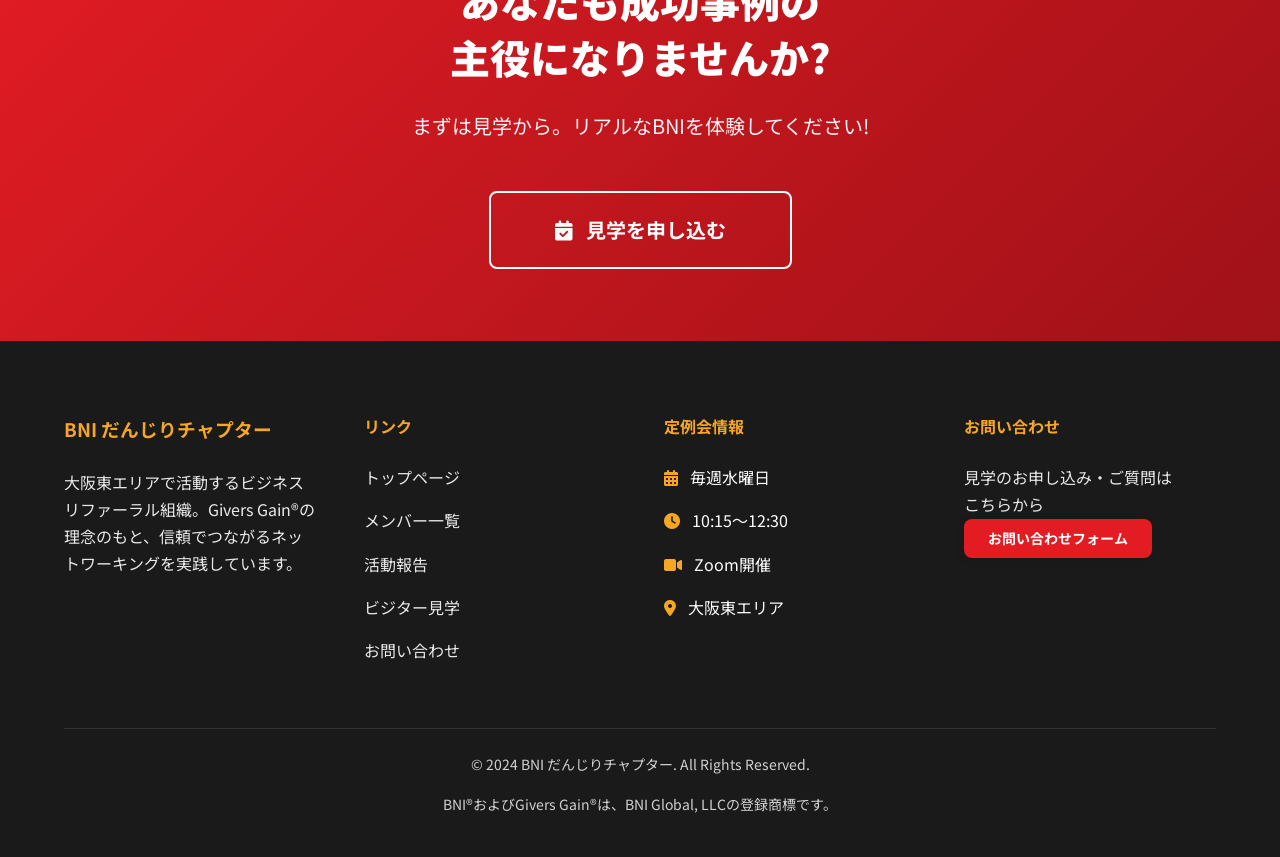
==== commit 3324b65c: "Sync live public pages, styles, scripts and images from XServer (2026-11-04)" ====
--- a/activity.html
+++ b/activity.html
@@ -14,6 +14,9 @@
     <link rel="stylesheet" href="https://cdnjs.cloudflare.com/ajax/libs/font-awesome/6.4.0/css/all.min.css">
     <link rel="stylesheet" href="css/styles.css">
     
+    <link rel="icon" href="images/0000111222333444.png" type="image/png">
+    <link rel="apple-touch-icon" href="images/0000111222333444.png">
+    
     <style>
         .activity-hero {
             background: linear-gradient(135deg, var(--primary-color) 0%, #a01118 100%);
@@ -41,14 +44,8 @@
             background-color: var(--light-bg);
         }
         
-        .activity-grid {
-            display: grid;
-            grid-template-columns: repeat(auto-fill, minmax(350px, 1fr));
-            gap: 32px;
-            margin-top: 48px;
-        }
-        
-        .activity-card {
+        /* 写真ギャラリー用カード */
+        .activity-photo-card {
             background-color: #fff;
             border-radius: var(--radius-md);
             overflow: hidden;
@@ -56,67 +53,100 @@
             transition: var(--transition);
         }
         
-        .activity-card:hover {
+        .activity-photo-card:hover {
             transform: translateY(-8px);
             box-shadow: var(--shadow-lg);
         }
-        
-        .activity-image {
+
+        .activity-photos-grid {
+            display: grid; 
+            grid-template-columns: repeat(auto-fit, minmax(300px, 1fr)); 
+            gap: 24px; 
+            margin-top: 48px;
+        }
+        
+        /* --- Noteブログフィード用スタイル --- */
+        .note-feed-section {
+            padding: 80px 0;
+            background-color: #fcfcfc;
+            border-bottom: 1px solid #eee;
+        }
+
+        .note-grid {
+            display: grid;
+            grid-template-columns: repeat(3, 1fr);
+            gap: 32px;
+            margin-top: 48px;
+        }
+
+        .note-article-card {
+            background: #fff;
+            border-radius: 12px;
+            overflow: hidden;
+            box-shadow: 0 4px 12px rgba(0,0,0,0.08);
+            transition: transform 0.3s ease, box-shadow 0.3s ease;
+            display: flex;
+            flex-direction: column;
+            height: 100%;
+            text-decoration: none;
+            color: inherit;
+        }
+
+        .note-article-card:hover {
+            transform: translateY(-5px);
+            box-shadow: 0 12px 24px rgba(0,0,0,0.15);
+        }
+
+        .note-thumbnail {
             width: 100%;
-            height: 220px;
-            background: linear-gradient(135deg, #f0f0f0, #e0e0e0);
+            height: 200px;
+            object-fit: cover;
+            background-color: #f0f0f0;
+            border-bottom: 1px solid #eee;
+        }
+
+        .note-content {
+            padding: 20px;
+            flex-grow: 1;
+            display: flex;
+            flex-direction: column;
+        }
+
+        .note-date {
+            font-size: 12px;
+            color: #888;
+            margin-bottom: 8px;
+            display: block;
+        }
+
+        .note-title {
+            font-size: 18px;
+            font-weight: 700;
+            line-height: 1.5;
+            margin-bottom: 12px;
+            color: var(--secondary-color);
+            display: -webkit-box;
+            -webkit-line-clamp: 2;
+            -webkit-box-orient: vertical;
+            overflow: hidden;
+        }
+
+        .note-read-more {
+            margin-top: auto;
+            color: #41c9b3; /* noteグリーン */
+            font-weight: 700;
+            font-size: 14px;
             display: flex;
             align-items: center;
-            justify-content: center;
-            font-size: 64px;
-            color: #ccc;
-        }
-        
-        .activity-content {
-            padding: 24px;
-        }
-        
-        .activity-date {
-            display: inline-block;
-            background-color: var(--primary-color);
-            color: #fff;
-            padding: 4px 12px;
-            border-radius: 4px;
-            font-size: 12px;
-            font-weight: 700;
-            margin-bottom: 12px;
-        }
-        
-        .activity-title {
-            font-size: 20px;
-            font-weight: 700;
-            color: var(--secondary-color);
-            margin-bottom: 12px;
-            line-height: 1.4;
-        }
-        
-        .activity-description {
-            font-size: 15px;
-            line-height: 1.7;
-            color: #666;
-            margin-bottom: 16px;
-        }
-        
-        .activity-tags {
-            display: flex;
-            flex-wrap: wrap;
-            gap: 8px;
-        }
-        
-        .activity-tag {
-            padding: 4px 12px;
-            background-color: var(--light-bg);
-            color: var(--primary-color);
-            font-size: 12px;
-            font-weight: 700;
-            border-radius: 4px;
-        }
-        
+            gap: 6px;
+        }
+
+        .note-footer-link {
+            text-align: center;
+            margin-top: 40px;
+        }
+
+        /* --- 既存スタイル --- */
         .success-stories {
             background: linear-gradient(135deg, var(--secondary-color), #3a3a3a);
             color: #fff;
@@ -256,37 +286,35 @@
             }
             
             .activity-grid,
-            .testimonial-grid {
+            .testimonial-grid,
+            .note-grid {
                 grid-template-columns: 1fr;
             }
         }
     </style>
 </head>
 <body>
-    <!-- ヘッダー -->
     <header class="header">
         <nav class="nav container">
-            <div class="nav-logo">
+            <a href="/" class="nav-logo" style="text-decoration: none; color: inherit; display: flex; align-items: center; gap: 12px;">
                 <img src="images/bni-logo.png" alt="BNI Logo" class="logo-img">
                 <span class="chapter-name">だんじりチャプター</span>
-            </div>
+            </a>
             <button class="nav-toggle" id="navToggle" aria-label="メニュー">
                 <span></span>
                 <span></span>
                 <span></span>
             </button>
             <ul class="nav-menu" id="navMenu">
-                <li><a href="index.html" class="nav-link">トップページ</a></li>
-                <li><a href="index.html#about" class="nav-link">チャプターとは</a></li>
+                <li><a href="index.html" class="nav-link">トップ</a></li>
                 <li><a href="members.html" class="nav-link">メンバー紹介</a></li>
+                <li><a href="about-bni.html" class="nav-link">BNIとは</a></li>
                 <li><a href="activity.html" class="nav-link">活動報告</a></li>
-                <li><a href="visitor.html" class="nav-link">ビジター見学</a></li>
                 <li><a href="contact.html" class="nav-link btn-primary-nav">見学申込</a></li>
             </ul>
         </nav>
     </header>
 
-    <!-- ヒーロー -->
     <section class="activity-hero">
         <div class="container">
             <h1>活動報告</h1>
@@ -294,197 +322,85 @@
         </div>
     </section>
 
-    <!-- 最新の活動報告 -->
+    <section class="note-feed-section">
+        <div class="container">
+            <h2 class="section-title center">最新の活動報告（ブログ）</h2>
+            <p class="section-subtitle center">noteで更新中の最新記事をお届けします</p>
+            
+            <div id="note-feed-grid" class="note-grid">
+                <div style="grid-column: 1/-1; text-align: center; color: #888; padding: 40px;">
+                    <i class="fas fa-spinner fa-spin"></i> 記事を読み込み中...
+                </div>
+            </div>
+
+            <div class="note-footer-link">
+                <a href="https://note.com/bni_danjiri/all" target="_blank" class="btn btn-secondary btn-large" style="background: #41c9b3; border: none; box-shadow: 0 4px 12px rgba(65, 201, 179, 0.4);">
+                    <i class="fas fa-book-open"></i> すべての記事を見る
+                </a>
+            </div>
+        </div>
+    </section>
+
     <section class="activity-section">
         <div class="container">
-            <h2 class="section-title center">最新の活動報告</h2>
-            <p class="section-subtitle center">定例会の様子をお届けします</p>
+            <h2 class="section-title center">イベント報告</h2>
+            <p class="section-subtitle center">懇親会やランチ会の様子をお届けします</p>
             
-            <div class="activity-grid">
-                <div class="activity-card">
-                    <div class="activity-image">
-                        <i class="fas fa-calendar-week"></i>
-                    </div>
-                    <div class="activity-content">
-                        <span class="activity-date">2024年11月27日</span>
-                        <h3 class="activity-title">第52回 定例会開催レポート</h3>
-                        <p class="activity-description">
-                            本日も22名のメンバーが集結!オンラインながら熱量の高い定例会となりました。今週は8件の紹介が生まれ、メンバー同士の信頼関係がさらに深まりました。
-                        </p>
-                        <div class="activity-tags">
-                            <span class="activity-tag">#定例会</span>
-                            <span class="activity-tag">#紹介8件</span>
-                            <span class="activity-tag">#Zoom</span>
-                        </div>
-                    </div>
-                </div>
-
-                <div class="activity-card">
-                    <div class="activity-image">
-                        <i class="fas fa-handshake"></i>
-                    </div>
-                    <div class="activity-content">
-                        <span class="activity-date">2024年11月20日</span>
-                        <h3 class="activity-title">メンバー間コラボで大型案件成約!</h3>
-                        <p class="activity-description">
-                            税理士×不動産×ブランディングの3名がコラボし、クライアントの事業拡大を支援。BNIならではのチーム力が発揮されました!
-                        </p>
-                        <div class="activity-tags">
-                            <span class="activity-tag">#成功事例</span>
-                            <span class="activity-tag">#コラボ</span>
-                            <span class="activity-tag">#大型案件</span>
-                        </div>
-                    </div>
-                </div>
-
-                <div class="activity-card">
-                    <div class="activity-image">
-                        <i class="fas fa-user-plus"></i>
-                    </div>
-                    <div class="activity-content">
-                        <span class="activity-date">2024年11月13日</span>
-                        <h3 class="activity-title">新メンバー加入!チームがさらに強化</h3>
-                        <p class="activity-description">
-                            ITコンサルタントの〇〇さんが正式メンバーに!22名の多様な専門家チームがさらにパワーアップしました。
-                        </p>
-                        <div class="activity-tags">
-                            <span class="activity-tag">#新メンバー</span>
-                            <span class="activity-tag">#ITコンサル</span>
-                        </div>
-                    </div>
-                </div>
-
-                <div class="activity-card">
-                    <div class="activity-image">
-                        <i class="fas fa-graduation-cap"></i>
-                    </div>
-                    <div class="activity-content">
-                        <span class="activity-date">2024年11月6日</span>
-                        <h3 class="activity-title">教育プログラム「効果的な紹介の方法」</h3>
-                        <p class="activity-description">
-                            メンバー向け教育プログラムを実施。質の高い紹介を生み出すためのノウハウを全員で学びました。
-                        </p>
-                        <div class="activity-tags">
-                            <span class="activity-tag">#教育</span>
-                            <span class="activity-tag">#スキルアップ</span>
-                        </div>
-                    </div>
-                </div>
-
-                <div class="activity-card">
-                    <div class="activity-image">
-                        <i class="fas fa-chart-line"></i>
-                    </div>
-                    <div class="activity-content">
-                        <span class="activity-date">2024年10月30日</span>
-                        <h3 class="activity-title">月間紹介数が過去最高を記録!</h3>
-                        <p class="activity-description">
-                            10月の紹介総数が24件と過去最高を記録!メンバー全員の「Givers Gain®」精神が結実した1ヶ月でした。
-                        </p>
-                        <div class="activity-tags">
-                            <span class="activity-tag">#月間レポート</span>
-                            <span class="activity-tag">#過去最高</span>
-                        </div>
-                    </div>
-                </div>
-
-                <div class="activity-card">
-                    <div class="activity-image">
-                        <i class="fas fa-comments"></i>
-                    </div>
-                    <div class="activity-content">
-                        <span class="activity-date">2024年10月23日</span>
-                        <h3 class="activity-title">ビジター見学者5名をお迎えしました</h3>
-                        <p class="activity-description">
-                            今週は5名のビジター見学者をお迎え!オンライン開催の利点を活かし、東京・福岡からも参加いただきました。
-                        </p>
-                        <div class="activity-tags">
-                            <span class="activity-tag">#ビジター</span>
-                            <span class="activity-tag">#全国展開</span>
-                        </div>
-                    </div>
+            <div class="activity-photos-grid">
+                <div class="activity-photo-card">
+                    <img src="images/IMG_0015.JPG" alt="2025年12月19日 ランチ会" style="width: 100%; height: 250px; object-fit: cover; display: block;">
+                    <div style="padding: 12px; background: #fff; text-align: center; font-weight: 700;">
+                        2025年12月19日 ランチ会
+                    </div>
+                </div>
+                <div class="activity-photo-card">
+                    <img src="images/activity-photo-1.jpg" alt="BNI だんじりチャプター 懇親会" style="width: 100%; height: 250px; object-fit: cover; display: block;">
+                </div>
+                <div class="activity-photo-card">
+                    <img src="images/activity-photo-2.jpg" alt="BNI だんじりチャプター 懇親会" style="width: 100%; height: 250px; object-fit: cover; display: block;">
+                </div>
+                <div class="activity-photo-card">
+                    <img src="images/activity-photo-3.jpg" alt="BNI だんじりチャプター 懇親会" style="width: 100%; height: 250px; object-fit: cover; display: block;">
                 </div>
             </div>
         </div>
     </section>
 
-    <!-- 成功事例 -->
     <section class="success-stories">
         <div class="container">
-            <h2 class="section-title center white">成功事例</h2>
-            <p class="section-subtitle center white">メンバー間の紹介から生まれた成果</p>
+            <h2 class="section-title center white">準備中</h2>
+            <p class="section-subtitle center white">メンバー間の紹介から生まれた成果をご紹介予定</p>
             
             <div style="margin-top: 48px;">
                 <div class="success-card">
                     <div class="success-header">
                         <div class="success-icon">
-                            <i class="fas fa-trophy"></i>
+                            <i class="fas fa-rocket"></i>
                         </div>
                         <div class="success-info">
-                            <h3>税理士 × 不動産 コラボ案件</h3>
-                            <p>相続税対策を含む不動産売却サポート</p>
+                            <h3>ブランディング × HP制作（ビジョン整理）</h3>
+                            <p>事業の本質を見つめ直し、一気通貫で事業成長を支援</p>
                         </div>
                     </div>
                     <div class="success-body">
                         <p>
-                            税理士の中野さんが、相続税対策で悩むクライアントを不動産メンバーに紹介。
-                            税務面と不動産売却の両面からサポートすることで、クライアントの課題を包括的に解決しました。
+                            HP制作を担当する平岡さんが、クライアント企業のWebサイトリニューアルを進める中で、「本当に伝えたいメッセージが明確になっていない」という課題に気づきました。そこで、BNIメンバーのブランディング専門家・遠藤さんを紹介。
                         </p>
+                        <p style="margin-top: 16px;">
+                            遠藤さんが丁寧にヒアリングを重ね、企業のビジョン・ミッション・バリューを明確化。クライアントはブランディングの重要性を深く理解し、「企業の軸」を定めることができました。その整理されたビジョンを基に、平岡さんが視覚的に表現する洗練された Web サイトを構築。HP 制作の価値も大きく向上しました。
+                        </p>
+                        <p style="margin-top: 16px;">
+                            この連携により、経営者自身が迷わず意思決定できる土台が完成。社内の一体感も向上し、採用や営業活動にもプラスの影響が波及しています。
+                        </p>
                     </div>
                     <div class="success-result">
-                        <strong>結果:</strong> クライアントの相続税負担を40%削減し、不動産売却も成功。
-                        紹介元・紹介先双方に大きな売上貢献が生まれました。
-                    </div>
-                </div>
-
-                <div class="success-card">
-                    <div class="success-header">
-                        <div class="success-icon">
-                            <i class="fas fa-star"></i>
-                        </div>
-                        <div class="success-info">
-                            <h3>ブランディング × Web制作 連携</h3>
-                            <p>新規事業の立ち上げ支援</p>
-                        </div>
-                    </div>
-                    <div class="success-body">
-                        <p>
-                            ブランディング設計の遠藤さんが、起業準備中のクライアントをWebクリエイターに紹介。
-                            ブランドコンセプトからWebサイト制作まで一貫してサポートし、事業の成功をバックアップしました。
-                        </p>
-                    </div>
-                    <div class="success-result">
-                        <strong>結果:</strong> クライアントの事業が順調にスタート。
-                        初年度売上目標を6ヶ月で達成する快挙を成し遂げました。
-                    </div>
-                </div>
-
-                <div class="success-card">
-                    <div class="success-header">
-                        <div class="success-icon">
-                            <i class="fas fa-heart"></i>
-                        </div>
-                        <div class="success-info">
-                            <h3>整体 × 保険 クロス紹介</h3>
-                            <p>健康とお金の不安を同時解決</p>
-                        </div>
-                    </div>
-                    <div class="success-body">
-                        <p>
-                            整体院の中井さんが、身体の不調で悩むクライアントに保険メンバーを紹介。
-                            逆に保険メンバーからは健康不安を抱えるクライアントが整体院に紹介され、双方向の紹介が実現しました。
-                        </p>
-                    </div>
-                    <div class="success-result">
-                        <strong>結果:</strong> 月間で双方向5件ずつの紹介が継続中。
-                        信頼関係がさらに深まり、長期的なパートナーシップが構築されました。
+                        <strong>結果:</strong> クライアントは「事業の軸が明確になり、チーム全体の方向性が揃った」と大変満足。現在進行中の案件として、ブランディングと HP 制作の相乗効果を実感いただいています。
                     </div>
                 </div>
             </div>
         </div>
     </section>
 
-    <!-- メンバーの声 -->
     <section class="testimonials">
         <div class="container">
             <h2 class="section-title center">メンバーの声</h2>
@@ -497,10 +413,10 @@
                     </p>
                     <div class="testimonial-author">
                         <div class="testimonial-avatar">
-                            <i class="fas fa-user"></i>
+                            <img src="images/IMG_8028.JPG" alt="中野 亘" style="width: 100%; height: 100%; object-fit: cover; object-position: center;">
                         </div>
                         <div class="testimonial-info">
-                            <h4>中野 豊</h4>
+                            <h4>中野 亘</h4>
                             <p>わたる税理士事務所</p>
                         </div>
                     </div>
@@ -512,7 +428,7 @@
                     </p>
                     <div class="testimonial-author">
                         <div class="testimonial-avatar">
-                            <i class="fas fa-user"></i>
+                            <img src="images/IMG_9884.JPG" alt="遠藤 大輔" style="width: 100%; height: 100%; object-fit: cover; object-position: center;">
                         </div>
                         <div class="testimonial-info">
                             <h4>遠藤 大輔</h4>
@@ -523,15 +439,15 @@
 
                 <div class="testimonial-card">
                     <p class="testimonial-content">
-                        「22名の多様な専門家と深い信頼関係を築けたことが最大の財産です。困ったときに頼れる仲間がいるって、本当に心強いです!」
+                        「21名の多様な専門家と深い信頼関係を築けたことが最大の財産です。困ったときに頼れる仲間がいるって、本当に心強いです!」
                     </p>
                     <div class="testimonial-author">
                         <div class="testimonial-avatar">
-                            <i class="fas fa-user"></i>
+                            <img src="images/IMG_8024.JPG" alt="井上 理衣" style="width: 100%; height: 100%; object-fit: cover; object-position: center;">
                         </div>
                         <div class="testimonial-info">
-                            <h4>中井 葵</h4>
-                            <p>整体院ICHI</p>
+                            <h4>井上 理衣</h4>
+                            <p>株式会社TERASS</p>
                         </div>
                     </div>
                 </div>
@@ -539,7 +455,6 @@
         </div>
     </section>
 
-    <!-- CTA -->
     <section class="final-cta">
         <div class="container">
             <div class="final-cta-content">
@@ -552,7 +467,6 @@
         </div>
     </section>
 
-    <!-- フッター -->
     <footer class="footer">
         <div class="container">
             <div class="footer-grid">
@@ -574,7 +488,7 @@
                     <h4>定例会情報</h4>
                     <ul class="footer-info">
                         <li><i class="fas fa-calendar-alt"></i> 毎週水曜日</li>
-                        <li><i class="fas fa-clock"></i> 10:30〜12:00</li>
+                        <li><i class="fas fa-clock"></i> 10:15〜12:30</li>
                         <li><i class="fas fa-video"></i> Zoom開催</li>
                         <li><i class="fas fa-map-marker-alt"></i> 大阪東エリア</li>
                     </ul>
@@ -593,5 +507,72 @@
     </footer>
 
     <script src="js/main.js"></script>
+    
+    <script>
+        document.addEventListener('DOMContentLoaded', function() {
+            // PHPプロキシファイルのURL
+            const phpUrl = 'get_note.php';
+            // サムネイルがない場合の代替画像
+            const defaultImage = 'https://assets.st-note.com/production/uploads/images/note-ogp.png';
+
+            fetch(phpUrl)
+                .then(response => {
+                    if (!response.ok) {
+                        throw new Error('Network response was not ok');
+                    }
+                    return response.json();
+                })
+                .then(jsonData => {
+                    const container = document.getElementById('note-feed-grid');
+                    
+                    // note API v2のデータ構造を確認して処理
+                    // jsonData.data.contents に記事配列が入っていることを想定
+                    if (jsonData && jsonData.data && jsonData.data.contents && jsonData.data.contents.length > 0) {
+                        // 読み込み中表示を削除
+                        container.innerHTML = '';
+                        
+                        // 最新3件を表示
+                        const articles = jsonData.data.contents.slice(0, 3);
+                        
+                        articles.forEach(item => {
+                            // タイトル
+                            const title = item.name;
+                            // 記事URL（自動構築：ユーザーID + 記事キー）
+                            // APIのrawデータから確実に正しいリンクを生成します
+                            const link = 'https://note.com/bni_danjiri/n/' + item.key;
+                            
+                            // アイキャッチ画像 (eyecatchが存在すれば使用、なければデフォルト)
+                            const thumbUrl = item.eyecatch ? item.eyecatch : defaultImage;
+                            
+                            // 日付のフォーマット (ISO文字列から変換)
+                            const date = new Date(item.publish_at);
+                            const formattedDate = date.getFullYear() + '.' + (date.getMonth() + 1) + '.' + date.getDate();
+
+                            // カードのHTML生成
+                            const cardHtml = `
+                                <a href="${link}" target="_blank" class="note-article-card">
+                                    <img src="${thumbUrl}" alt="${title}" class="note-thumbnail" loading="lazy">
+                                    <div class="note-content">
+                                        <span class="note-date">${formattedDate}</span>
+                                        <h3 class="note-title">${title}</h3>
+                                        <div class="note-read-more">
+                                            続きを読む <i class="fas fa-chevron-right" style="font-size: 12px;"></i>
+                                        </div>
+                                    </div>
+                                </a>
+                            `;
+                            container.insertAdjacentHTML('beforeend', cardHtml);
+                        });
+                    } else {
+                        container.innerHTML = '<p style="grid-column: 1/-1; text-align: center;">記事が見つかりませんでした。</p>';
+                    }
+                })
+                .catch(error => {
+                    console.error('Note fetch error:', error);
+                    document.getElementById('note-feed-grid').innerHTML = 
+                        '<p style="grid-column: 1/-1; text-align: center;">記事の読み込みに失敗しました。</p>';
+                });
+        });
+    </script>
 </body>
 </html>
--- a/css/styles.css
+++ b/css/styles.css
@@ -207,21 +207,24 @@
     font-size: 20px;
     font-weight: 700;
     color: var(--secondary-color);
+    white-space: nowrap;
 }
 
 .nav-menu {
     display: flex;
     list-style: none;
-    gap: var(--spacing-md);
+    gap: var(--spacing-sm);
     align-items: center;
 }
 
 .nav-link {
     color: var(--text-color);
     font-weight: 500;
-    padding: 8px 16px;
+    padding: 8px 12px;
     border-radius: var(--radius-sm);
     transition: var(--transition);
+    white-space: nowrap;
+    font-size: 15px;
 }
 
 .nav-link:hover {
@@ -1140,4 +1143,3 @@
     .final-cta-content p {
         font-size: 16px;
     }
-}
